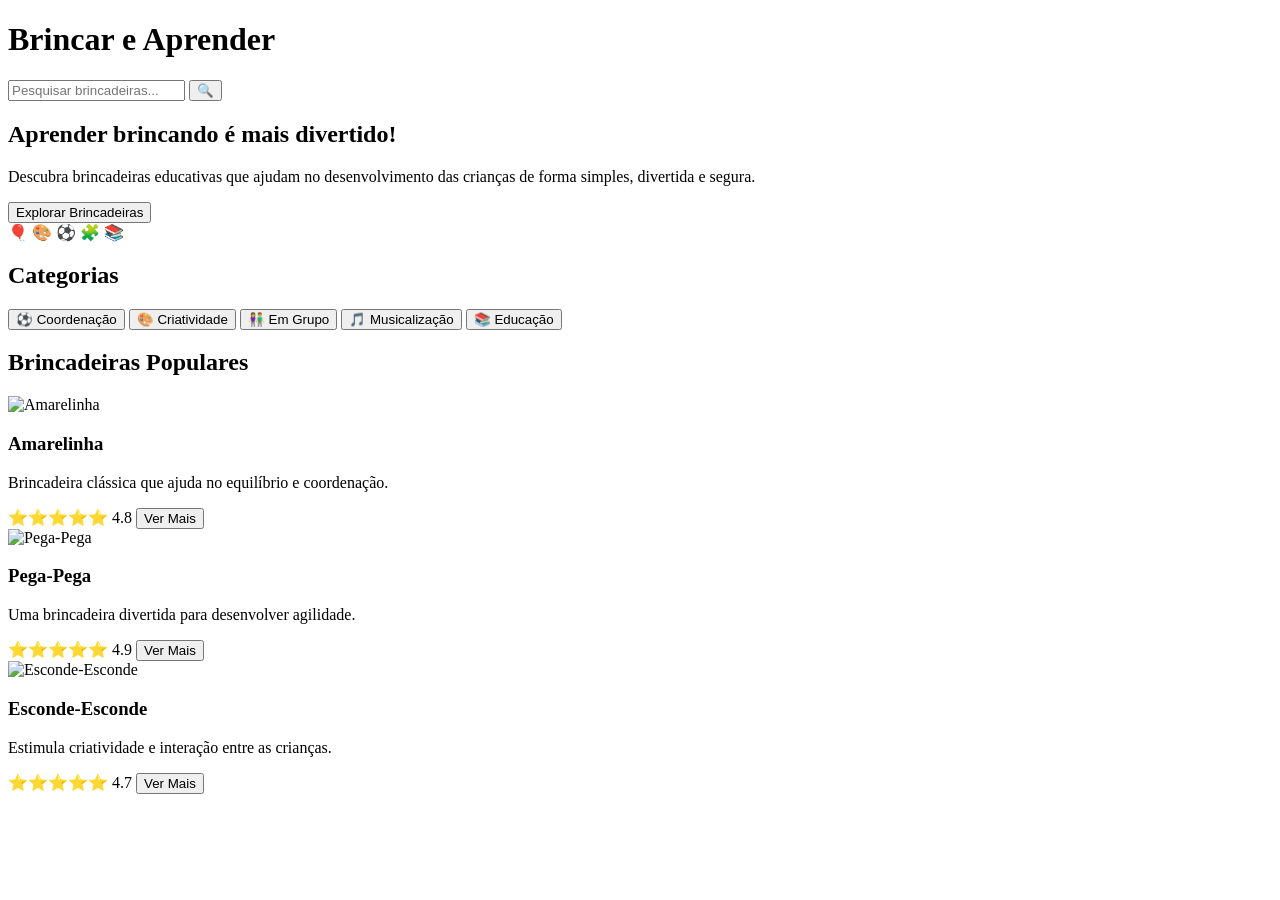
==== index.html @ 4d64c3f8 "Add files via upload" ====
<!DOCTYPE html>
<html lang="pt-BR">
<head>
    <meta charset="UTF-8">
    <meta name="viewport" content="width=device-width, initial-scale=1.0">
    <title>Brincar e Aprender</title>
    
<link rel="stylesheet" href="../../css/style.css">
<link rel="stylesheet" href="../../css/home.css">
</head>

<body>

    <header class="header">
        <div class="logo">
            <h1>Brincar e Aprender</h1>
        </div>

        <div class="pesquisa">
            <input
                type="text"
                placeholder="Pesquisar brincadeiras..."
                id="campoPesquisa"
            >
            <button>🔍</button>
        </div>
    </header>
    
<section class="hero">

    <div class="hero-texto">
        <h2>Aprender brincando é mais divertido!</h2>

        <p>
            Descubra brincadeiras educativas que ajudam no desenvolvimento
            das crianças de forma simples, divertida e segura.
        </p>

        <button>Explorar Brincadeiras</button>
    </div>

    <div class="hero-emoji">
        🎈 🎨 ⚽ 🧩 📚
    </div>

</section>

<section class="categorias">
    <h2>Categorias</h2>

    <div class="categoria-botoes">

        <button>⚽ Coordenação</button>

        <button>🎨 Criatividade</button>

        <button>👫 Em Grupo</button>

        <button>🎵 Musicalização</button>

        <button>📚 Educação</button>

    </div>
</section>


<section class="brincadeiras">
    <h2>Brincadeiras Populares</h2>

    <div class="cards">

        <div class="card">
            <img src="assets/imagens/amarelinha.jpg" alt="Amarelinha">

            <div class="card-conteudo">
                <h3>Amarelinha</h3>

                <p>
                    Brincadeira clássica que ajuda no equilíbrio e coordenação.
                </p>

                <span>⭐⭐⭐⭐⭐ 4.8</span>

                <button>Ver Mais</button>
            </div>
        </div>

        <div class="card">
            <img src="assets/imagens/pega-pega.jpg" alt="Pega-Pega">

            <div class="card-conteudo">
                <h3>Pega-Pega</h3>

                <p>
                    Uma brincadeira divertida para desenvolver agilidade.
                </p>

                <span>⭐⭐⭐⭐⭐ 4.9</span>

                <button>Ver Mais</button>
            </div>
        </div>

        <div class="card">
            <img src="assets/imagens/esconde-esconde.jpg" alt="Esconde-Esconde">

            <div class="card-conteudo">
                <h3>Esconde-Esconde</h3>

                <p>
                    Estimula criatividade e interação entre as crianças.
                </p>

                <span>⭐⭐⭐⭐⭐ 4.7</span>

                <button>Ver Mais</button>
            </div>
        </div>

    </div>
</section>
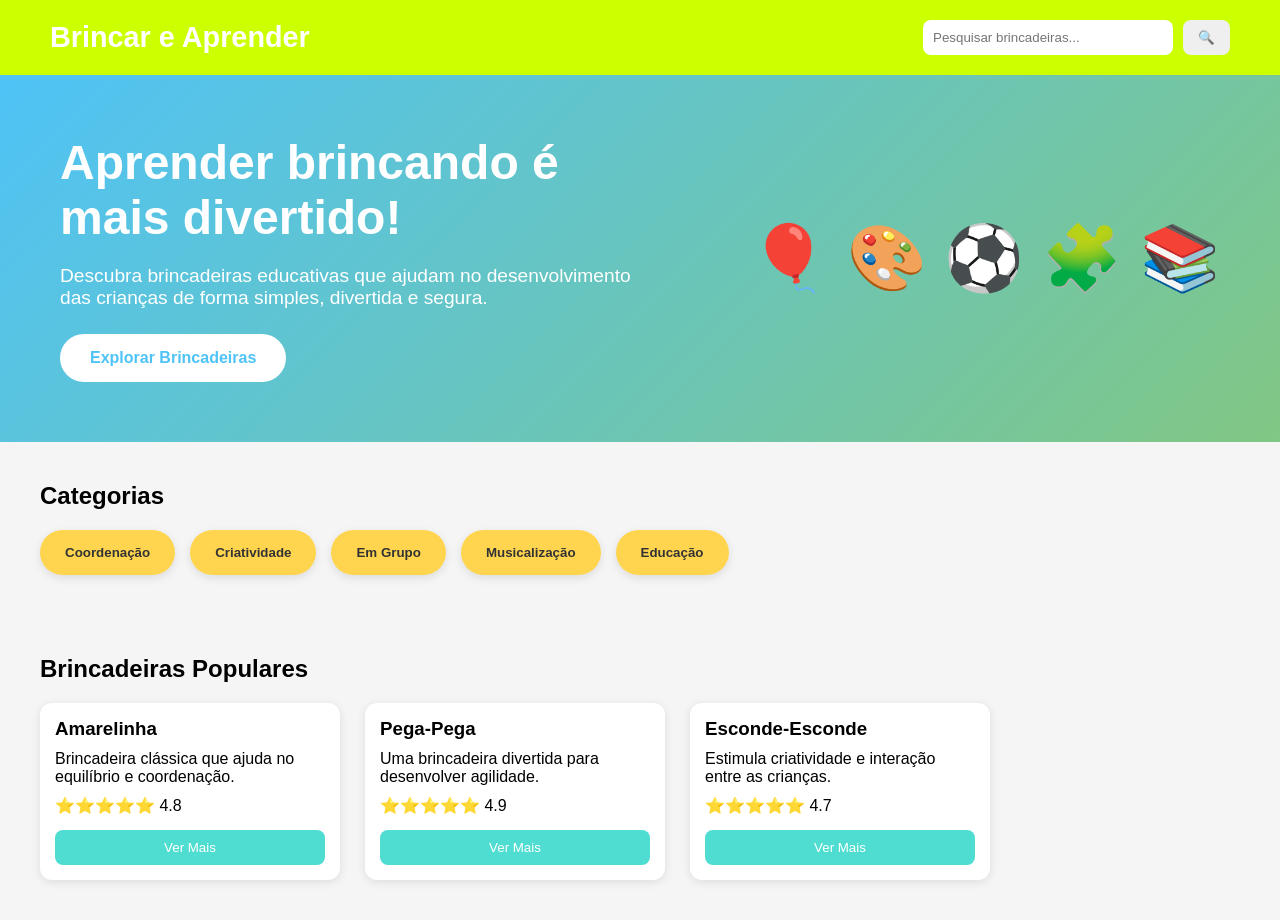
==== commit 2dd3bb12: "Add files via upload Signed-off-by: Leonardorobertomotalvao <helioroberto115@gmail.com>" ====
--- a/index.html
+++ b/index.html
@@ -4,9 +4,9 @@
     <meta charset="UTF-8">
     <meta name="viewport" content="width=device-width, initial-scale=1.0">
     <title>Brincar e Aprender</title>
-    
-<link rel="stylesheet" href="../../css/style.css">
-<link rel="stylesheet" href="../../css/home.css">
+
+    <link rel="stylesheet" href="../../css/style.css">
+    <link rel="stylesheet" href="../../css/home.css">
 </head>
 
 <body>
@@ -25,97 +25,94 @@
             <button>🔍</button>
         </div>
     </header>
-    
-<section class="hero">
 
-    <div class="hero-texto">
-        <h2>Aprender brincando é mais divertido!</h2>
+    <section class="hero">
 
-        <p>
-            Descubra brincadeiras educativas que ajudam no desenvolvimento
-            das crianças de forma simples, divertida e segura.
-        </p>
+        <div class="hero-texto">
+            <h2>Aprender brincando é mais divertido!</h2>
 
-        <button>Explorar Brincadeiras</button>
-    </div>
+            <p>
+                Descubra brincadeiras educativas que ajudam no desenvolvimento
+                das crianças de forma simples, divertida e segura.
+            </p>
 
-    <div class="hero-emoji">
-        🎈 🎨 ⚽ 🧩 📚
-    </div>
-
-</section>
-
-<section class="categorias">
-    <h2>Categorias</h2>
-
-    <div class="categoria-botoes">
-
-        <button>⚽ Coordenação</button>
-
-        <button>🎨 Criatividade</button>
-
-        <button>👫 Em Grupo</button>
-
-        <button>🎵 Musicalização</button>
-
-        <button>📚 Educação</button>
-
-    </div>
-</section>
-
-
-<section class="brincadeiras">
-    <h2>Brincadeiras Populares</h2>
-
-    <div class="cards">
-
-        <div class="card">
-            <img src="assets/imagens/amarelinha.jpg" alt="Amarelinha">
-
-            <div class="card-conteudo">
-                <h3>Amarelinha</h3>
-
-                <p>
-                    Brincadeira clássica que ajuda no equilíbrio e coordenação.
-                </p>
-
-                <span>⭐⭐⭐⭐⭐ 4.8</span>
-
-                <button>Ver Mais</button>
-            </div>
+            <button>Explorar Brincadeiras</button>
         </div>
 
-        <div class="card">
-            <img src="assets/imagens/pega-pega.jpg" alt="Pega-Pega">
-
-            <div class="card-conteudo">
-                <h3>Pega-Pega</h3>
-
-                <p>
-                    Uma brincadeira divertida para desenvolver agilidade.
-                </p>
-
-                <span>⭐⭐⭐⭐⭐ 4.9</span>
-
-                <button>Ver Mais</button>
-            </div>
+        <div class="hero-emoji">
+            🎈 🎨 ⚽ 🧩 📚
         </div>
 
-        <div class="card">
-            <img src="assets/imagens/esconde-esconde.jpg" alt="Esconde-Esconde">
+    </section>
 
-            <div class="card-conteudo">
-                <h3>Esconde-Esconde</h3>
+    <section class="categorias">
+        <h2>Categorias</h2>
 
-                <p>
-                    Estimula criatividade e interação entre as crianças.
-                </p>
+        <div class="categoria-botoes">
+            <button> Coordenação</button>
+            <button>Criatividade</button>
+            <button> Em Grupo</button>
+            <button> Musicalização</button>
+            <button> Educação</button>
+        </div>
+    </section>
 
-                <span>⭐⭐⭐⭐⭐ 4.7</span>
+    <section class="brincadeiras">
+        <h2>Brincadeiras Populares</h2>
 
-                <button>Ver Mais</button>
+        <div class="cards">
+
+            <div class="card">
+                <div class="card-conteudo">
+
+                    <h3 class="nome-brincadeira">Amarelinha</h3>
+
+                    <p>
+                        Brincadeira clássica que ajuda no equilíbrio e coordenação.
+                    </p>
+
+                    <span>⭐⭐⭐⭐⭐ 4.8</span>
+
+                    <button>Ver Mais</button>
+
+                </div>
             </div>
+
+            <div class="card">
+                <div class="card-conteudo">
+
+                    <h3 class="nome-brincadeira">Pega-Pega</h3>
+
+                    <p>
+                        Uma brincadeira divertida para desenvolver agilidade.
+                    </p>
+
+                    <span>⭐⭐⭐⭐⭐ 4.9</span>
+
+                    <button>Ver Mais</button>
+
+                </div>
+            </div>
+
+            <div class="card">
+                <div class="card-conteudo">
+
+                    <h3 class="nome-brincadeira">Esconde-Esconde</h3>
+
+                    <p>
+                        Estimula criatividade e interação entre as crianças.
+                    </p>
+
+                    <span>⭐⭐⭐⭐⭐ 4.7</span>
+
+                    <button>Ver Mais</button>
+
+                </div>
+            </div>
+
         </div>
+    </section>
 
-    </div>
-</section>+<script src="../busca.js?v=1"></script>
+</body>
+</html>
--- a/css/style.css
+++ b/css/style.css
@@ -0,0 +1,10 @@
+*{
+    margin:0;
+    padding:0;
+    box-sizing:border-box;
+}
+
+body{
+    font-family: Arial, Helvetica, sans-serif;
+    background-color:#f5f5f5;
+}
--- a/css/home.css
+++ b/css/home.css
@@ -0,0 +1,208 @@
+/* ====================
+       CABEÇA
+ ====================== */
+
+.header{
+    display:flex;
+    justify-content:space-between;
+    align-items:center;
+
+    padding:20px 50px;
+
+    background-color:#ccff00;
+    color:white;
+}
+
+.logo h1{
+    font-size:1.8rem;
+}
+
+/*==================
+BOTÃO DE PESQUISA
+ ==================*/
+.pesquisa{
+    display:flex;
+    gap:10px;
+}
+
+.pesquisa input{
+    padding:10px;
+    width:250px;
+
+    border:none;
+    border-radius:8px;
+}
+
+.pesquisa button{
+    padding:10px 15px;
+
+    border:none;
+    border-radius:8px;
+
+    cursor:pointer;
+}
+
+/* ====================
+   CARDS
+==================== */
+
+.brincadeiras{
+    padding:40px;
+}
+
+.brincadeiras h2{
+    margin-bottom:20px;
+}
+
+.cards{
+    display:flex;
+    flex-wrap:wrap;
+    gap:25px;
+}
+
+.card{
+    width:300px;
+
+    background:white;
+
+    border-radius:12px;
+
+    overflow:hidden;
+
+    box-shadow:0 2px 10px rgba(0,0,0,0.1);
+
+    transition:0.3s;
+}
+
+.card:hover{
+    transform:translateY(-5px);
+}
+
+.card img{
+    width:100%;
+    height:180px;
+
+    object-fit:cover;
+}
+
+.card-conteudo{
+    padding:15px;
+}
+
+.card-conteudo h3{
+    margin-bottom:10px;
+}
+
+.card-conteudo p{
+    margin-bottom:10px;
+}
+
+.card-conteudo span{
+    display:block;
+    margin-bottom:15px;
+}
+
+.card-conteudo button{
+    width:100%;
+
+    padding:10px;
+
+    border:none;
+
+    border-radius:8px;
+
+    background:#50ddd1;
+
+    color:white;
+
+    cursor:pointer;
+}
+
+/* ====================
+   HERO
+==================== */
+
+.hero{
+    display:flex;
+    justify-content:space-between;
+    align-items:center;
+
+    padding:60px;
+
+    background:linear-gradient(
+        135deg,
+        #4FC3F7,
+        #81C784
+    );
+
+    color:white;
+}
+
+.hero-texto{
+    max-width:600px;
+}
+
+.hero-texto h2{
+    font-size:3rem;
+    margin-bottom:20px;
+}
+
+.hero-texto p{
+    font-size:1.2rem;
+    margin-bottom:25px;
+}
+
+.hero-texto button{
+    padding:15px 30px;
+
+    border:none;
+    border-radius:30px;
+
+    font-size:1rem;
+    cursor:pointer;
+
+    background:white;
+    color:#4FC3F7;
+    font-weight:bold;
+}
+
+.hero-emoji{
+    font-size:4rem;
+}
+
+/* ====================
+   CATEGORIAS
+==================== */
+
+.categorias{
+    padding:40px;
+}
+
+.categorias h2{
+    margin-bottom:20px;
+}
+
+.categoria-botoes{
+    display:flex;
+    flex-wrap:wrap;
+    gap:15px;
+}
+
+.categoria-botoes button{
+    padding:15px 25px;
+
+    border:none;
+    border-radius:50px;
+
+    background:#FFD54F;
+
+    color:#333;
+
+    font-weight:bold;
+
+    box-shadow:0 3px 10px rgba(0,0,0,0.1);
+
+    cursor:pointer;
+
+    transition:0.3s;
+}
